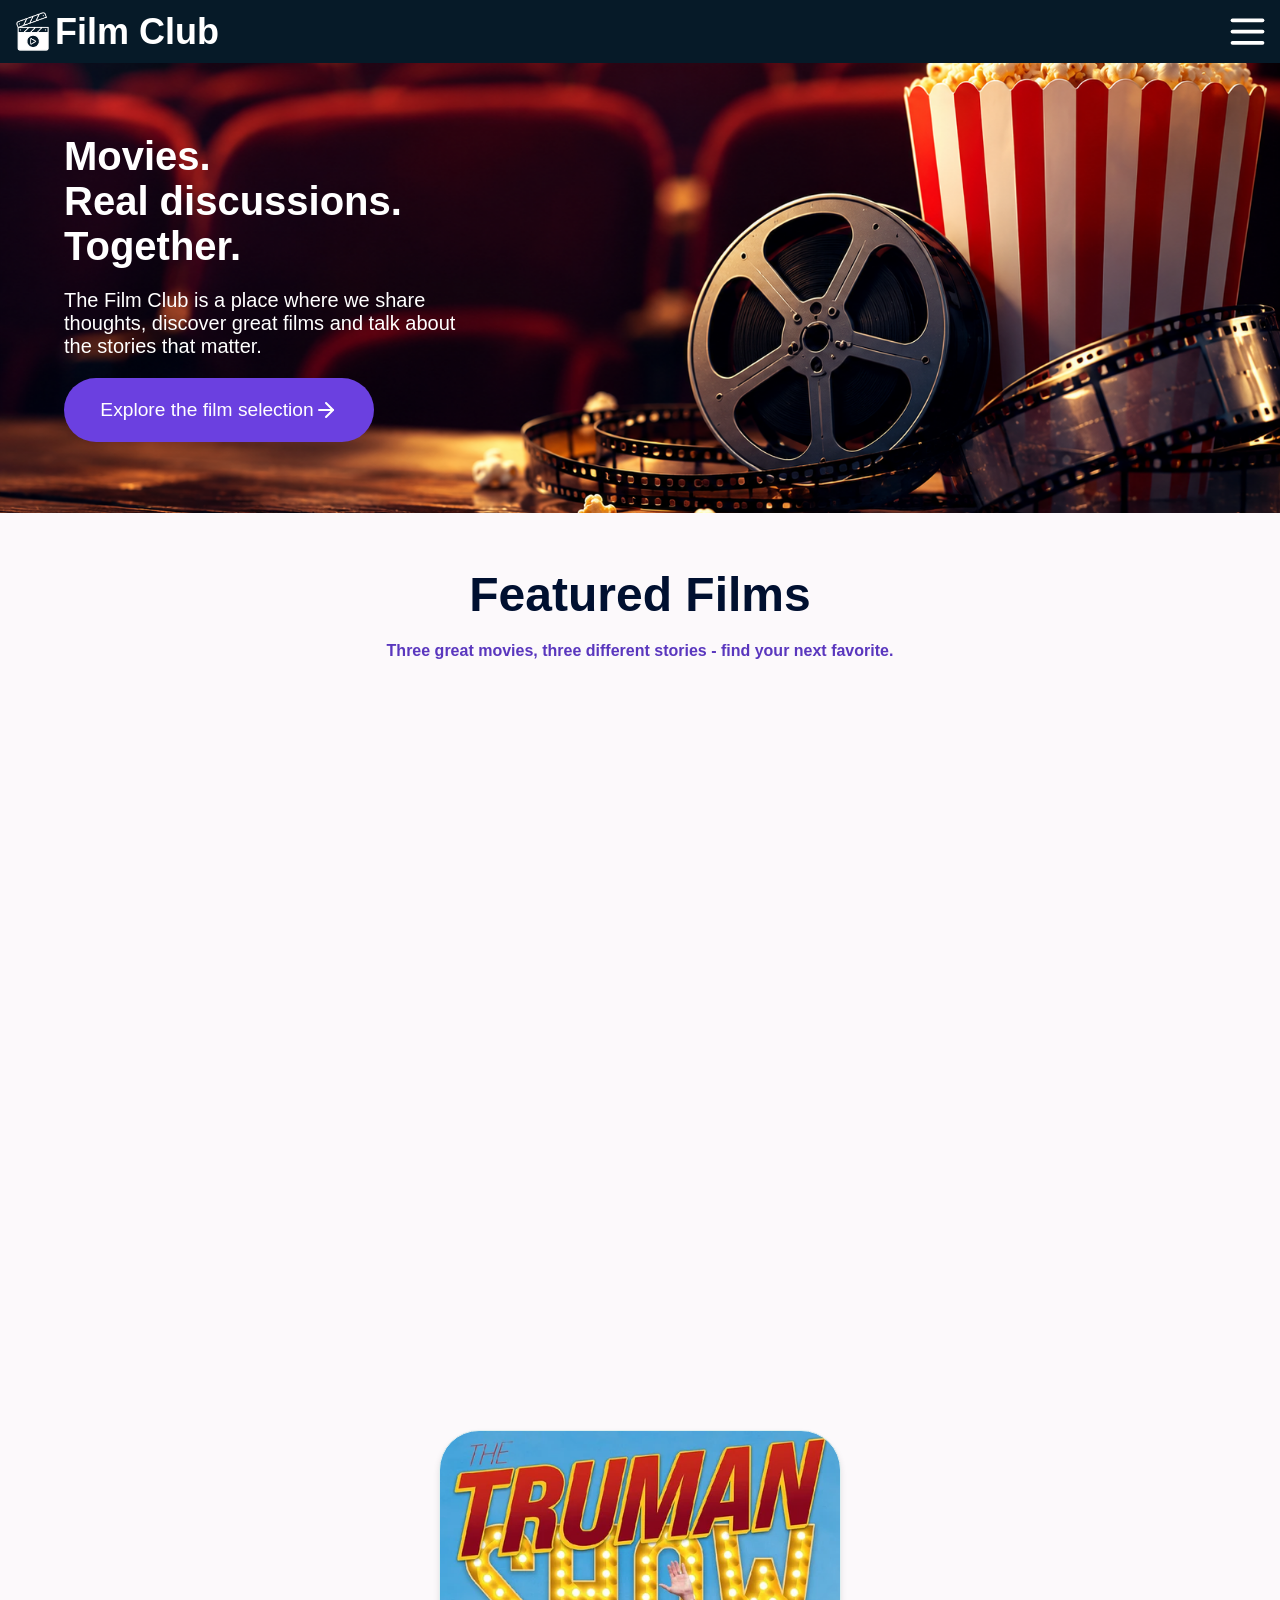
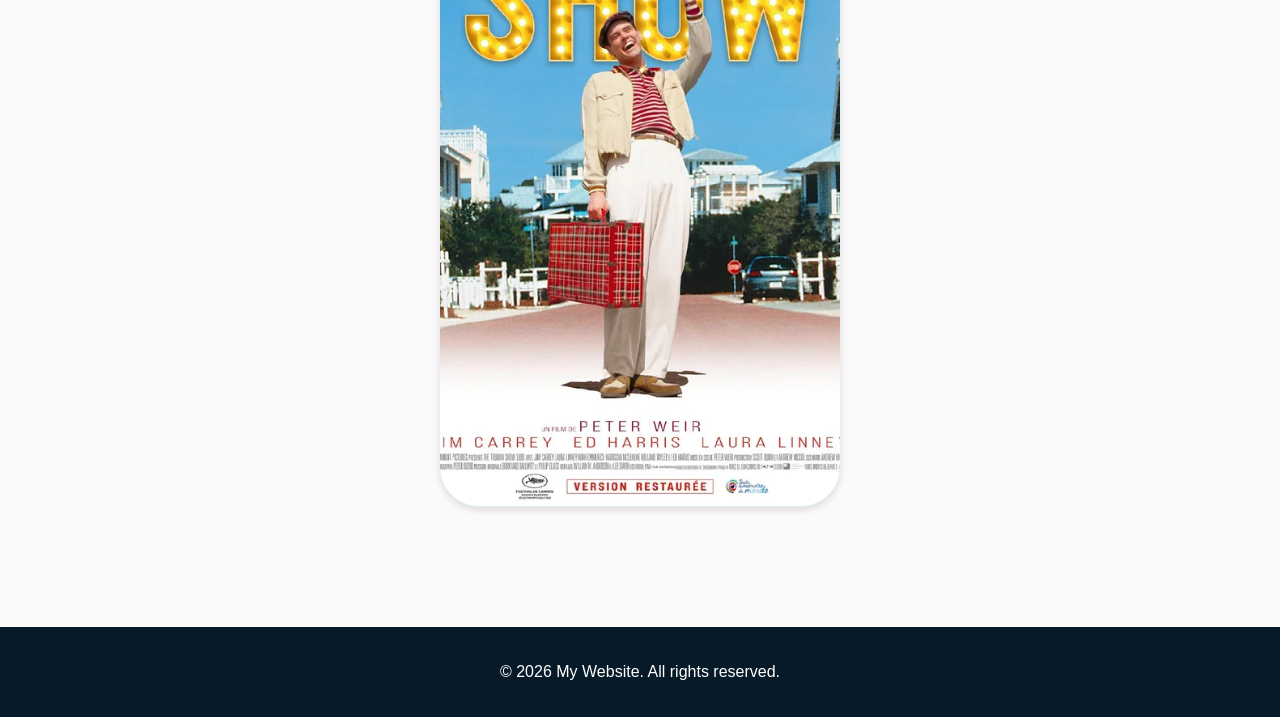
==== main/index.html @ 35d5853d "made page no. 2, the table of comparisons..." ====
<!DOCTYPE html>
<html lang="hu">

<head>
    <meta charset="UTF-8">
    <meta name="viewport" content="width=device-width, initial-scale=1.0">
    <link rel="stylesheet" href="style.css">
    <link rel="stylesheet" href="page1active.css">
    <title>Document</title>
</head>

<body>
    <nav id="navbar">
        <div class="nav-title">
            <img src="images/logo.png" alt="Logo" class="logo">
            <h1>Film Club</h1>
        </div>
        <div class="menu-container">
            <svg id="menu-button" width="24" height="24" viewBox="0 0 24 24" fill="none" stroke="currentColor"
                stroke-width="2" stroke-linecap="round" stroke-linejoin="round">
                <line x1="4" y1="6" x2="20" y2="6" />
                <line x1="4" y1="12" x2="20" y2="12" />
                <line x1="4" y1="18" x2="20" y2="18" />
            </svg>
            <ul id="nav-links">
                <li><a href="index.html">Home</a></li>
                <li><a href="comparison.html">Comparison</a></li>
                <li><a href="#">Workshop</a></li>
            </ul>
        </div>
    </nav>
    <header>
        <div class="header-content">
            <h1>
                Movies.<br>
                Real discussions.<br>
                Together.<br>
            </h1>
            <p>
                The Film Club is a place where we share <br>
                thoughts, discover great films and talk about<br>
                the stories that matter.
            </p>
            <a href="#" class="cta-button">
                Explore the film selection
                <svg width="24" height="24" viewBox="0 0 24 24" fill="none" stroke="currentColor" stroke-width="2"
                    stroke-linecap="round" stroke-linejoin="round">
                    <line x1="5" y1="12" x2="19" y2="12" />
                    <polyline points="12 5 19 12 12 19" />
                </svg>
            </a>
        </div>
    </header>
    <div class="main">
        <div class="title-wrapper">
            <h1 class="title">Featured Films</h1>
            <p>Three great movies, three different stories
                 - find your next favorite.</p>
        </div>
        <div class="cards">
            <article class="card">
                <div>
                    <h2>Oppenheimer</h2>
                    <span>(2023)</span>
                    <p>A tense and visually striking historical drama with a serious,
                        atmospheric tone. It combines powerful performances,
                        complex themes, and Christopher Nolan's distinctive
                        nonlinear storytelling.</p>
                </div>
            </article>
            <article class="card">
                <div>
                    <h2>Interstellar</h2>
                    <span>(2014)</span>
                    <p>An emotional and visually spectacular sci-fi film that combines large-scale space exploration
                        with deeply personal themes. Its ambitious visuals, memorable soundtrack, and thought-provoking
                        ideas make it especially engaging.</p>
                </div>
            </article>
            <article class="card">
                <div>
                    <h2>The Truman Show</h2>
                    <span>(1998)</span>
                    <p>A clever and thought-provoking film that balances comedy with darker philosophical themes. Its
                        unique concept, memorable performances, and commentary on media and privacy make it highly
                        discussable.</p>
                </div>
            </article>
        </div>
        <div class="content-wrapper">
            <article class="content">
                <h2>Content Section</h2>
                <p>This is a section of content that provides more information about the website.</p>
            </article>
        </div>
    </div>
    <footer>
        <p>&copy; 2026 My Website. All rights reserved.</p>
    </footer>
</body>

<script src="script.js"></script>

</html>
---- main/style.css ----
* {
    margin: 0;
    padding: 0;
    font-family: 'Inter', sans-serif;
}

html,
body {
    height: 100%;
    width: 100%;
    background-color: rgb(252, 249, 251);
}

nav,
header,
main,
footer {
    width: 100%;
}

nav {
    background-color: rgb(6, 26, 40);
    height: 7vh;
    display: flex;
    position: fixed;
    flex-direction: row;
    align-items: flex-start;
    transition: height 0.3s ease-in-out;
    z-index: 1000;
}

.nav-title {
    color: #fff;
    font-size: 1.5em;
    display: flex;
    align-items: center;
    justify-content: center;
    height: 100%;
}

.nav-title h1 {
    font-family: 'Gill Sans', 'Gill Sans MT', Calibri, 'Trebuchet MS', sans-serif;
    font-weight: 700;
}

.logo {
    height: 5vh;
    width: auto;
    flex-shrink: 0;
    color: #fff;
    margin-left: 10px;
    margin-bottom: 0;
}

.menu-container {
    display: flex;
    justify-content: left;
    flex-direction: column;
    align-items: flex-start;
    margin-left: auto;
    position: absolute;
    right: 0;
}

nav svg {
    height: 5vh;
    width: auto;
    flex-shrink: 0;
    color: #fff;
    margin-left: auto;
    margin-bottom: 1vh;
    margin-top: 1vh;
    margin-right: 10px;
}

nav svg:hover {
    cursor: pointer;
}

nav svg line {
    transition: transform 0.3s ease, opacity 0.3s ease;
}

nav svg line:nth-child(1) {
    transform-origin: center;
}

nav svg line:nth-child(3) {
    transform-origin: center;
}

nav .open line:nth-child(1) {
    transform: rotate(45deg) translateY(25%);
}

nav .open line:nth-child(2) {
    opacity: 0;
}

nav .open line:nth-child(3) {
    transform: rotate(-45deg) translateY(-25%);
}

nav ul {
    display: flex;
    position: relative;
    flex-direction: column;
    align-items: center;
    list-style-type: none;
    width: 25vw;
    transition: transform 0.3s ease-in-out;
    background-color: rgb(6, 26, 40);
    border-radius: 0 0 0 10px;
    transform: translateX(100%);
    padding: 25px;
    padding-top: 15px;
}

.active {
    transform: translateX(0);
}

nav ul li {
    display: flex;
    align-items: center;
    width: 100%;
    text-align: center;
    padding: 20px;
    background-color: rgb(90, 55, 190);
    border-radius: 5px;
    padding: 5px 0;
    transition: all 0.3s ease-in-out;
}

nav ul li:hover {
    background-color: rgb(44, 22, 111);
    transform: scale(0.98);
    cursor: pointer;
}

nav ul li:nth-child(1) {
    animation-delay: 0.1s;
}

nav ul li:nth-child(2) {
    animation-delay: 0.2s;
}

nav ul li:nth-child(3) {
    animation-delay: 0.3s;
}

.active li {
    margin: 5px 0;
    animation: fadeInRight 0.5s ease-in-out backwards;
}

@keyframes fadeInRight {
    from {
        opacity: 0;
        transform: translateX(50px);
    }

    to {
        opacity: 1;
        transform: translateX(0);
    }
}

nav ul li a {
    color: #fff;
    text-decoration: none;
    font-size: 1.2em;
    width: 100%;
    padding: 10px 0;
}

nav ul li:nth-child(2) {
    margin-top: 5px;
    margin-bottom: 5px;
}

header {
    padding-top: 7vh;
    background-color: #444;
    height: 50%;
    background-image: url('images/header.png');
    background-position: center;
    background-size: cover;
}

.header-content {
    display: flex;
    flex-direction: column;
    justify-content: center;
    align-items: left;
    height: 100%;
    width: 100%;
}

.header-content h1 {
    color: #fff;
    font-size: 3em;
    margin-left: 5%;
    margin-bottom: 20px;
}

.header-content p {
    color: #fff;
    font-size: 1.5em;
    margin-left: 5%;
    margin-right: 5%;
    margin-bottom: 20px;
}

.header-content a {
    display: flex;
    align-items: center;
    justify-content: center;
    color: #fff;
    text-decoration: none;
    font-size: 1.2em;
    margin-left: 5%;
    margin-right: 5%;
    background-color: rgb(107, 64, 224);
    width: 250px;
    text-align: center;
    padding: 20px 30px;
    border-radius: 80px;
    transition: all 0.3s ease-in-out;
}

.header-content a:hover {
    background-color: rgb(90, 55, 190);
}

.main {
    height: auto;
    width: 100%;
    max-width: 1500px;
    margin-left: auto;
    margin-right: auto;
    display: flex;
    justify-content: center;
    align-items: center;
    flex-direction: column;
    min-height: 90vh;
}

.title-wrapper {
    display: flex;
    justify-content: center;
    align-items: center;
    flex-direction: column;
    height: 200px;
    width: 100%;
}

.title {
    font-size: 2em;
    color: rgb(0, 16, 48);
    margin-bottom: 20px;
    font-weight: bold;
    font-size: 3em;
}

.title-wrapper p {
    color: rgb(90, 55, 190);
    font-weight: 600;
    text-align: center;
}

.cards {
    display: flex;
    justify-content: space-between;
    align-items: center;
    flex-wrap: wrap;
    width: 90%;
    min-width: 400px;
    margin-bottom: 40px;
}

.card {
    background-color: rgb(227, 231, 237);
    width: 30%;
    height: 75vh;
    display: flex;
    justify-content: center;
    align-items: center;
    flex-direction: column;
    color: #fff;
    font-size: 1.5em;
    border-radius: 40px;
    border: 1px solid rgb(224, 240, 240);
    box-shadow: 0px 4px 6px rgba(0, 0, 0, 0.1);
    transition: all 0.3s ease-in-out;
    overflow: hidden;
    text-align: center;
    background-size: cover;
    background-position: center;
    opacity: 0;
}

.is-visible {
    animation: fadeIn 0.5s ease-in-out backwards;
    opacity: 1;
}

.card:nth-child(1) {
    animation-delay: 0.1s;
    background-image: url('images/card1.jpg');
}

.card:nth-child(2) {
    animation-delay: 0.3s;
    background-image: url('images/card2.jpg');
}

.card:nth-child(3) {
    animation-delay: 0.5s;
    background-image: url('images/card3.webp');
}

.card:hover {
    cursor: pointer;
    transform: scale(1.03);
    box-shadow: 0px 8px 12px rgba(0, 0, 0, 0.2);
    border: 1px solid rgb(224, 240, 240);
}

.card div {
    background-color: rgb(255, 255, 255);
    margin-top: auto;
    border-radius: 40px;
    height: 60%;
    width: 100%;
    transition: transform 0.5s ease-in-out;
    transform: translateY(101%);
    border: 1px solid rgb(224, 240, 240);
}

.card:hover div {
    transform: translateY(0);
}

.card h2 {
    color: rgb(32, 16, 80);
    font-size: 1.5em;
    margin-top: 20px;
}

.card span {
    color: rgb(90, 55, 190);
    font-size: 0.75em;
    margin-top: 10px;
}

.card p {
    color: rgb(0, 16, 48);
    font-size: 0.9em;
    padding: 20px;
    border-top: 2px solid rgb(236, 233, 255);
    margin-right: 5px;
    margin-left: 5px;
    margin-top: 15px;
}

@keyframes fadeIn {
    from {
        opacity: 0;
        transform: translateY(20px);
    }

    to {
        opacity: 1;
        transform: translateY(0);
    }
}

.content-wrapper {
    width: 90%;
    height: auto;
    display: flex;
    justify-content: center;
    align-items: center;
    margin-bottom: 40px;
}

.content {
    width: 100%;
    height: 75vh;
    display: none;
    justify-content: center;
    align-items: center;
    flex-direction: column;
    background-color: #777;
    border-radius: 40px;
    border: 1px solid #555;
    box-shadow: 0px 4px 6px rgba(0, 0, 0, 0.1);
    transition: all 0.3s ease-in-out;
}

.content:hover {
    transform: translateY(-10px);
    box-shadow: 0px 8px 12px rgba(0, 0, 0, 0.2);
    border: 1px solid #888;
}

footer {
    background-color: rgb(6, 26, 40);
    color: #fff;
    height: 10%;
    display: flex;
    justify-content: center;
    align-items: center;
}

@media (max-width: 1300px) {
    .card {
        min-width: 400px;
        margin-bottom: 40px;
        margin-left: auto;
        margin-right: auto;
        animation-delay: 0.1s;
    }

    .header-content h1 {
        font-size: 2.5em;
    }

    .header-content p {
        font-size: 1.25em;
    }

    nav ul {
        width: 100vw;
        padding: 0;
        padding-top: 15px;
        padding-bottom: 15px;
    }

    nav ul li {
        width: 75vw;
    }
}
---- main/page1active.css ----
nav ul li:nth-child(1) {
    background-color: rgb(30, 130, 210);
}
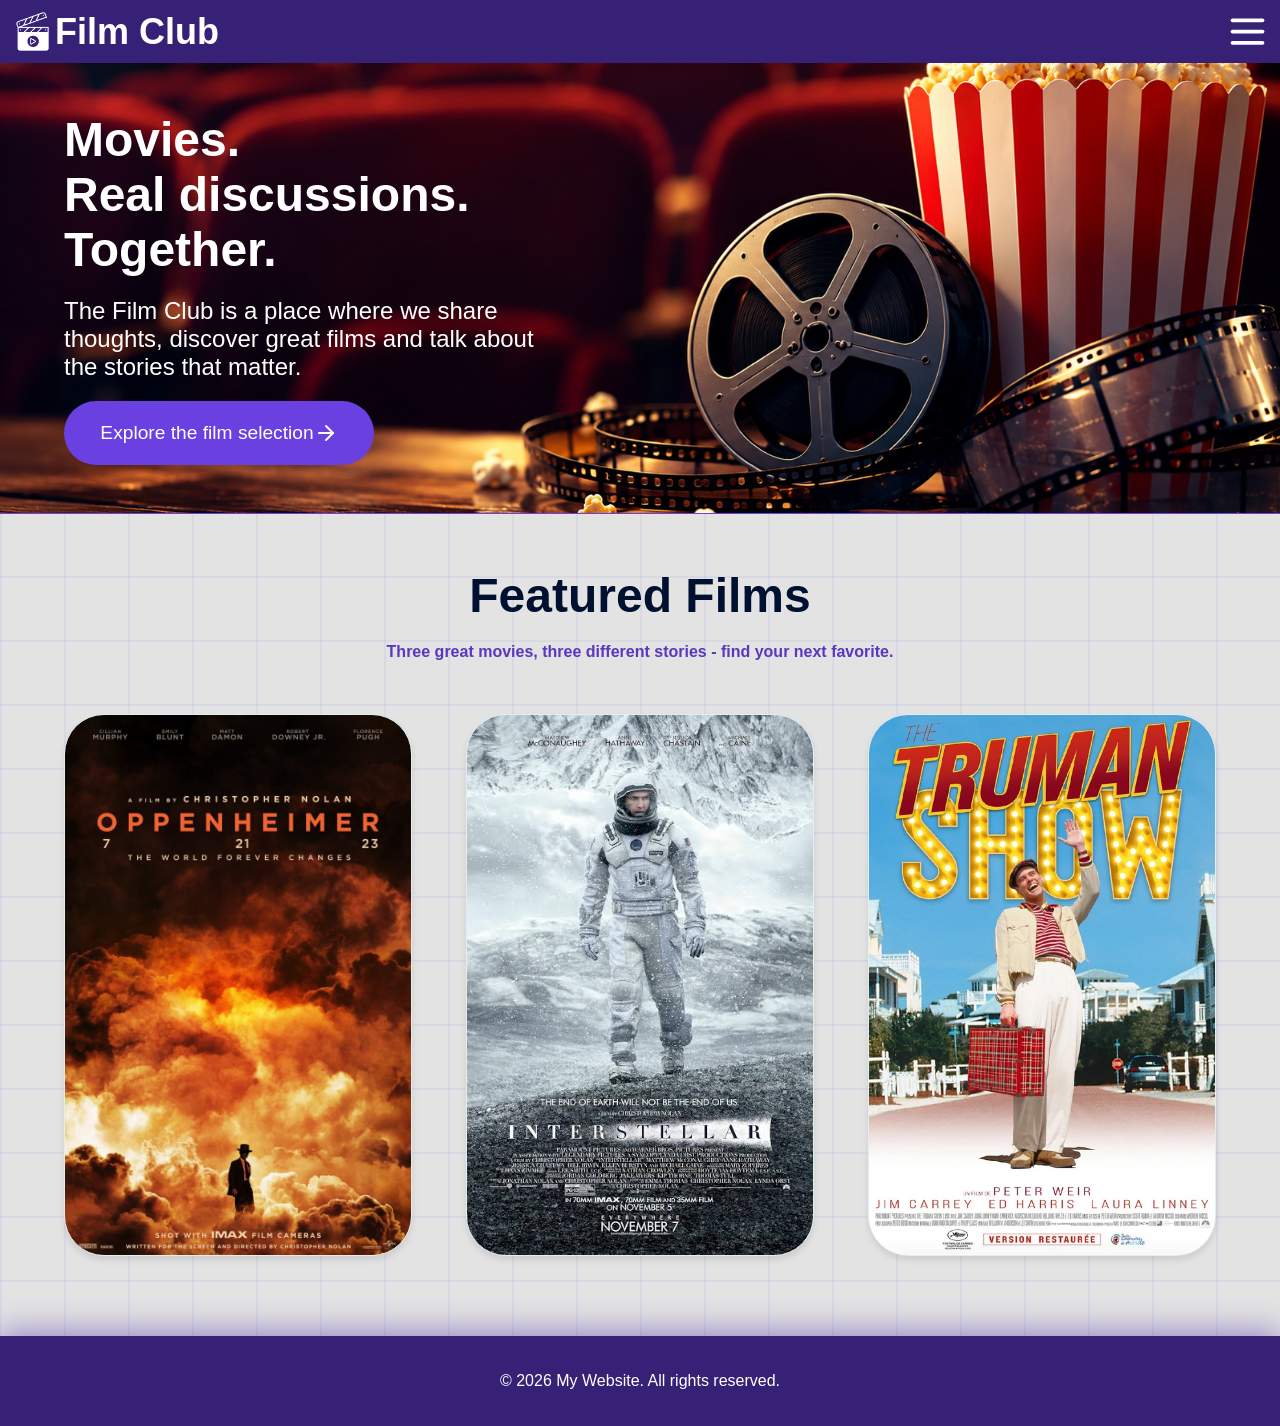
==== commit c7ede994: "polished index.html and comparison.html, fixed missing css in wirkshop.html" ====
--- a/main/index.html
+++ b/main/index.html
@@ -5,8 +5,7 @@
     <meta charset="UTF-8">
     <meta name="viewport" content="width=device-width, initial-scale=1.0">
     <link rel="stylesheet" href="style.css">
-    <link rel="stylesheet" href="page1active.css">
-    <title>Document</title>
+    <title>Film Club</title>
 </head>
 
 <body>
@@ -23,9 +22,9 @@
                 <line x1="4" y1="18" x2="20" y2="18" />
             </svg>
             <ul id="nav-links">
-                <li><a href="index.html">Home</a></li>
+                <li style="background-color: rgb(30, 130, 210);"><a href="index.html">Home</a></li>
                 <li><a href="comparison.html">Comparison</a></li>
-                <li><a href="#">Workshop</a></li>
+                <li><a href="workshop.html">Workshop</a></li>
             </ul>
         </div>
     </nav>
@@ -41,7 +40,7 @@
                 thoughts, discover great films and talk about<br>
                 the stories that matter.
             </p>
-            <a href="#" class="cta-button">
+            <a href="comparison.html" class="cta-button">
                 Explore the film selection
                 <svg width="24" height="24" viewBox="0 0 24 24" fill="none" stroke="currentColor" stroke-width="2"
                     stroke-linecap="round" stroke-linejoin="round">
--- a/main/style.css
+++ b/main/style.css
@@ -1,14 +1,26 @@
 * {
     margin: 0;
     padding: 0;
-    font-family: 'Inter', sans-serif;
+    font-family: 'Gill Sans', 'Gill Sans MT', Calibri, 'Trebuchet MS', sans-serif;;
+}
+
+:root {
+  /* LIGHT MODE */
+  --bg-color: #f8fafc;
+  --grid-line: rgba(99, 102, 241, 0.08);
+  --spotlight: rgba(168, 85, 247, 0.15);
+  --text-color: #0f172a;
 }
 
 html,
 body {
     height: 100%;
     width: 100%;
-    background-color: rgb(252, 249, 251);
+    background-color: rgb(227, 227, 227);
+    background-image:
+        linear-gradient(to right, var(--grid-line) 2px, transparent 1px),
+        linear-gradient(to bottom, var(--grid-line) 2px, transparent 1px);
+    background-size: 64px 64px, 64px 64px;
 }
 
 nav,
@@ -19,7 +31,7 @@
 }
 
 nav {
-    background-color: rgb(6, 26, 40);
+    background-color: rgb(55, 33, 118);
     height: 7vh;
     display: flex;
     position: fixed;
@@ -43,6 +55,11 @@
     font-weight: 700;
 }
 
+.nav-title h1 a {
+    text-decoration: none;
+    color: #f8fafc;
+}
+
 .logo {
     height: 5vh;
     width: auto;
@@ -109,11 +126,11 @@
     list-style-type: none;
     width: 25vw;
     transition: transform 0.3s ease-in-out;
-    background-color: rgb(6, 26, 40);
-    border-radius: 0 0 0 10px;
+    border-radius: 0 0 0 8px;
     transform: translateX(100%);
     padding: 25px;
     padding-top: 15px;
+    background-color: rgb(55, 33, 118);
 }
 
 .active {
@@ -187,6 +204,7 @@
     background-image: url('images/header.png');
     background-position: center;
     background-size: cover;
+    border-bottom: 1px solid rgb(107, 64, 224);
 }
 
 .header-content {
@@ -283,7 +301,7 @@
 .card {
     background-color: rgb(227, 231, 237);
     width: 30%;
-    height: 75vh;
+    height: 60vh;
     display: flex;
     justify-content: center;
     align-items: center;
@@ -331,16 +349,18 @@
 .card div {
     background-color: rgb(255, 255, 255);
     margin-top: auto;
-    border-radius: 40px;
-    height: 60%;
+    height: 45%;
     width: 100%;
     transition: transform 0.5s ease-in-out;
     transform: translateY(101%);
     border: 1px solid rgb(224, 240, 240);
+    backdrop-filter: blur(5px);
+    background: rgba(255, 255, 255, 0.75);
+    box-shadow: 0 4px 30px rgba(0, 0, 0, 0.1);
 }
 
 .card:hover div {
-    transform: translateY(0);
+    transform: translateY(1%);
 }
 
 .card h2 {
@@ -407,21 +427,31 @@
 }
 
 footer {
-    background-color: rgb(6, 26, 40);
+    background-color: rgb(55, 33, 118);
     color: #fff;
     height: 10%;
     display: flex;
     justify-content: center;
     align-items: center;
-}
-
-@media (max-width: 1300px) {
+    box-shadow: 0 -5px 30px rgba(80, 47, 170, 0.5);
+}
+
+@media (max-width: 600px) {
     .card {
-        min-width: 400px;
+        min-width: 350px;
         margin-bottom: 40px;
         margin-left: auto;
         margin-right: auto;
         animation-delay: 0.1s;
+        height: 70vh;
+    }
+
+    .card div {
+        height: 65%;
+    }
+
+    .card:hover div {
+        transform: translateY(0%);
     }
 
     .header-content h1 {
@@ -437,9 +467,33 @@
         padding: 0;
         padding-top: 15px;
         padding-bottom: 15px;
+        border-radius: 0;
+        transform: translateY(-150%) translateX(0);
+        z-index: 0;
+    }
+    
+    nav ul li {
+        opacity: 0;
+    }
+
+    nav svg {
+        z-index: 100;
+    }
+
+    nav .nav-title {
+        z-index: 100;
     }
 
     nav ul li {
         width: 75vw;
     }
+
+    .active {
+        transform: translateY(0);
+        opacity: 1;
+    }
+
+    .active li {
+        opacity: 1;
+    }
 }
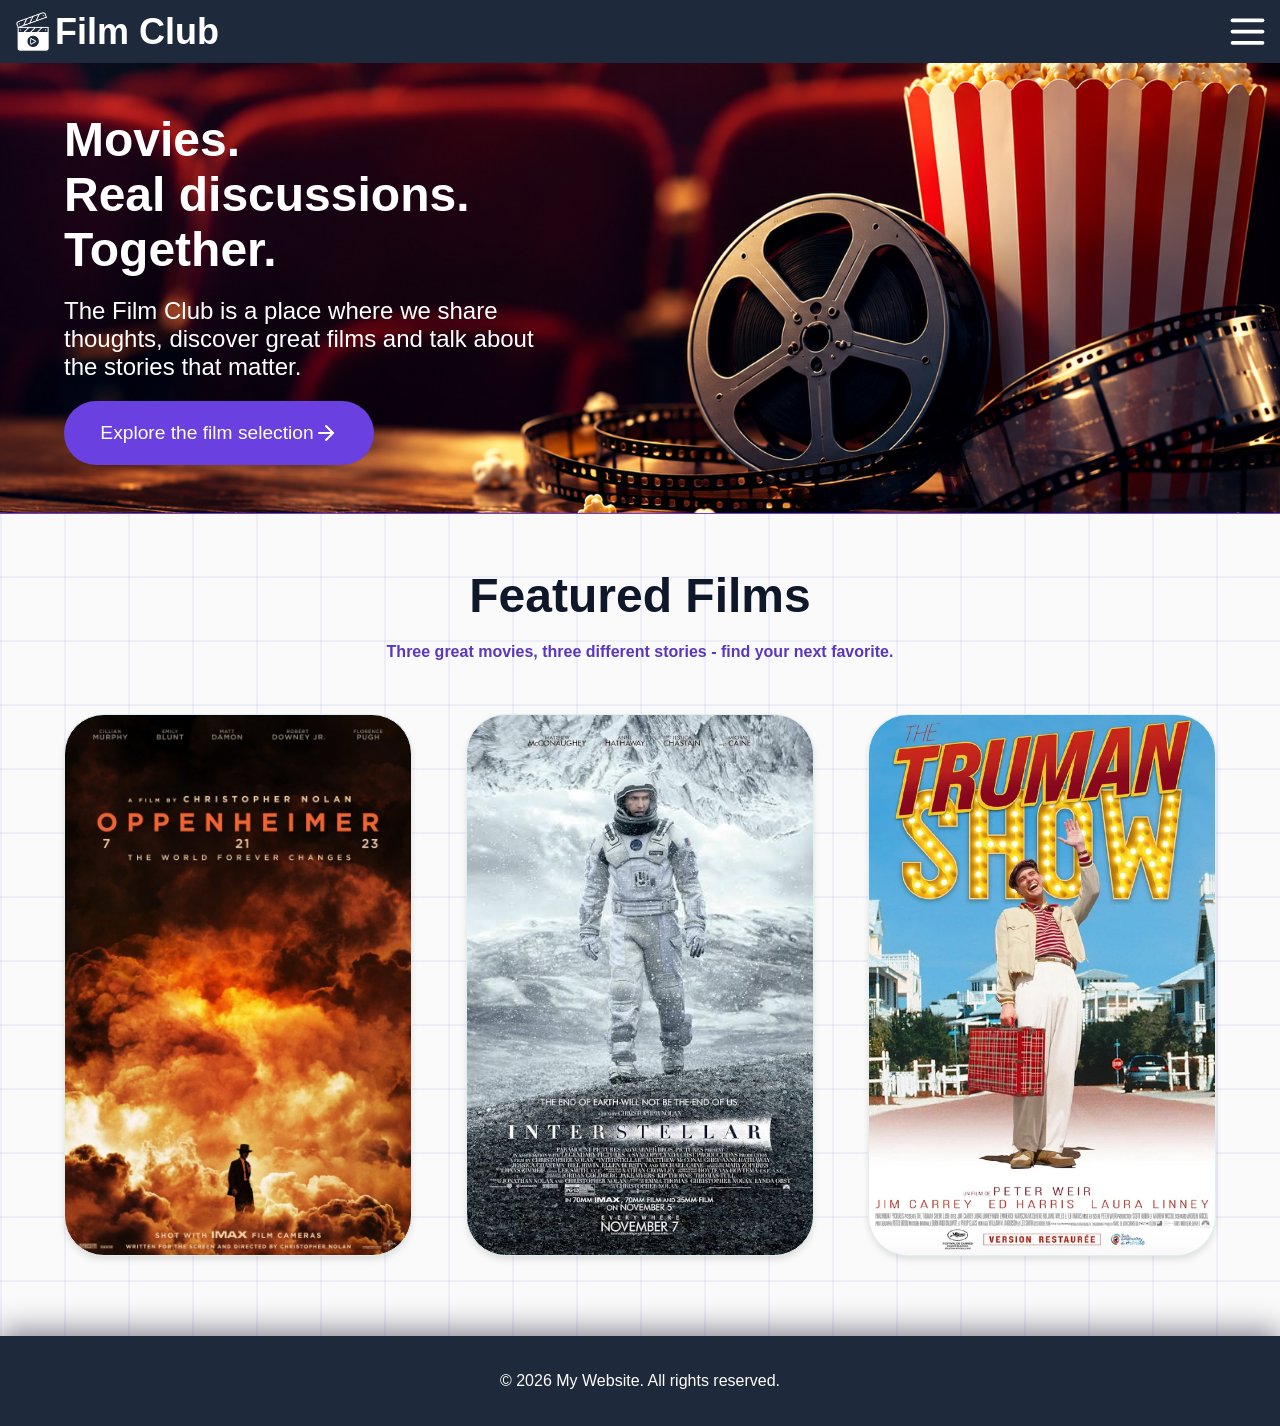
==== commit 99148060: "finished everything except the workshop, finsihed responsivity for every device type" ====
--- a/main/index.html
+++ b/main/index.html
@@ -5,6 +5,7 @@
     <meta charset="UTF-8">
     <meta name="viewport" content="width=device-width, initial-scale=1.0">
     <link rel="stylesheet" href="style.css">
+    <link rel="icon" href="images/index.png">
     <title>Film Club</title>
 </head>
 
@@ -22,7 +23,7 @@
                 <line x1="4" y1="18" x2="20" y2="18" />
             </svg>
             <ul id="nav-links">
-                <li style="background-color: rgb(30, 130, 210);"><a href="index.html">Home</a></li>
+                <li style="background-color: rgb(107, 64, 224);"><a href="index.html">Home</a></li>
                 <li><a href="comparison.html">Comparison</a></li>
                 <li><a href="workshop.html">Workshop</a></li>
             </ul>
@@ -31,9 +32,9 @@
     <header>
         <div class="header-content">
             <h1>
-                Movies.<br>
-                Real discussions.<br>
-                Together.<br>
+                <span>Movies.</span><br>
+                <span>Real discussions.</span><br>
+                <span>Together.</span><br>
             </h1>
             <p>
                 The Film Club is a place where we share <br>
--- a/main/style.css
+++ b/main/style.css
@@ -1,25 +1,17 @@
 * {
     margin: 0;
     padding: 0;
-    font-family: 'Gill Sans', 'Gill Sans MT', Calibri, 'Trebuchet MS', sans-serif;;
-}
-
-:root {
-  /* LIGHT MODE */
-  --bg-color: #f8fafc;
-  --grid-line: rgba(99, 102, 241, 0.08);
-  --spotlight: rgba(168, 85, 247, 0.15);
-  --text-color: #0f172a;
+    font-family: 'Gill Sans', 'Gill Sans MT', Calibri, 'Trebuchet MS', sans-serif;
 }
 
 html,
 body {
     height: 100%;
     width: 100%;
-    background-color: rgb(227, 227, 227);
+    background-color: #FAFAFA;
     background-image:
-        linear-gradient(to right, var(--grid-line) 2px, transparent 1px),
-        linear-gradient(to bottom, var(--grid-line) 2px, transparent 1px);
+        linear-gradient(to right, rgba(99, 102, 241, 0.08) 2px, transparent 1px),
+        linear-gradient(to bottom, rgba(99, 102, 241, 0.08) 2px, transparent 1px);
     background-size: 64px 64px, 64px 64px;
 }
 
@@ -31,7 +23,7 @@
 }
 
 nav {
-    background-color: rgb(55, 33, 118);
+    background-color: #1E293B;
     height: 7vh;
     display: flex;
     position: fixed;
@@ -130,7 +122,7 @@
     transform: translateX(100%);
     padding: 25px;
     padding-top: 15px;
-    background-color: rgb(55, 33, 118);
+    background-color: #1E293B;
 }
 
 .active {
@@ -143,14 +135,14 @@
     width: 100%;
     text-align: center;
     padding: 20px;
-    background-color: rgb(90, 55, 190);
+    background-color: #2A364F;
     border-radius: 5px;
     padding: 5px 0;
     transition: all 0.3s ease-in-out;
 }
 
 nav ul li:hover {
-    background-color: rgb(44, 22, 111);
+    background-color: #334155;
     transform: scale(0.98);
     cursor: pointer;
 }
@@ -221,6 +213,73 @@
     font-size: 3em;
     margin-left: 5%;
     margin-bottom: 20px;
+    transition: all 0.3s ease-in-out;
+}
+
+.header-content h1 span {
+    position: relative;
+    display: inline-block;
+    transition: color 0.3s ease-in-out;
+    background: linear-gradient(
+            90deg,
+            rgb(107, 64, 224) 0%,
+            rgb(107, 64, 224) 40%,
+            rgb(107, 64, 224) 49%,
+             #ffffff 50%,
+             #ffffff 100%);
+    background-size: 220% auto;
+    background-position: 100% 0;
+    -webkit-background-clip: text;
+    background-clip: text;
+    color: transparent;
+    transition: background-position 0.5s ease-in-out
+}
+
+.header-content h1 span::after {
+    content: '';
+    position: absolute;
+    left: 0;
+    bottom: -2px;
+    width: 100%;
+    height: 3px;
+    background-color: rgb(107, 64, 224);
+    transform: scaleX(0);
+    transform-origin: bottom right;
+    transition: transform 0.3s ease-in-out;
+}
+
+.header-content h1:hover span::after {
+    transform: scaleX(1);
+    transform-origin: bottom left;
+}
+
+.header-content h1:hover span {
+    animation: textWave 0.3s linear;
+    background-position: 0% 0;
+}
+
+.header-content h1:hover span:nth-of-type(1)::after {
+    transition-delay: 0s;
+}
+
+.header-content h1:hover span:nth-of-type(2)::after {
+    transition-delay: 0.25s;
+}
+
+.header-content h1:hover span:nth-of-type(3)::after {
+    transition-delay: 0.5s;
+}
+
+.header-content h1:hover span:nth-of-type(1) {
+    transition-delay: 0s;
+}
+
+.header-content h1:hover span:nth-of-type(2) {
+    transition-delay: 0.25s;
+}
+
+.header-content h1:hover span:nth-of-type(3) {
+    transition-delay: 0.5s;
 }
 
 .header-content p {
@@ -276,7 +335,7 @@
 
 .title {
     font-size: 2em;
-    color: rgb(0, 16, 48);
+    color: #0F172A;
     margin-bottom: 20px;
     font-weight: bold;
     font-size: 3em;
@@ -427,16 +486,35 @@
 }
 
 footer {
-    background-color: rgb(55, 33, 118);
+    background-color: #1E293B;
     color: #fff;
     height: 10%;
     display: flex;
     justify-content: center;
     align-items: center;
-    box-shadow: 0 -5px 30px rgba(80, 47, 170, 0.5);
-}
-
-@media (max-width: 600px) {
+    box-shadow: 0 -5px 30px rgba(10, 1, 33, 0.5);
+}
+
+@media (max-width: 1200px) {
+    .card {
+        min-width: 350px;
+        margin-bottom: 40px;
+        margin-left: auto;
+        margin-right: auto;
+        animation-delay: 0.1s;
+        height: 50vh;
+    }
+
+    .card div {
+        height: 60%;
+    }
+
+    .card:hover div {
+        transform: translateY(1%);
+    }
+}
+
+@media (max-width: 800px) {
     .card {
         min-width: 350px;
         margin-bottom: 40px;
@@ -451,7 +529,7 @@
     }
 
     .card:hover div {
-        transform: translateY(0%);
+        transform: translateY(1%);
     }
 
     .header-content h1 {
@@ -460,6 +538,11 @@
 
     .header-content p {
         font-size: 1.25em;
+    }
+
+    .header-content a {
+        margin-left: auto;
+        margin-right: auto;
     }
 
     nav ul {
@@ -471,7 +554,7 @@
         transform: translateY(-150%) translateX(0);
         z-index: 0;
     }
-    
+
     nav ul li {
         opacity: 0;
     }
@@ -496,4 +579,30 @@
     .active li {
         opacity: 1;
     }
-}+
+    .title-wrapper p {
+        width: 90%;
+    }
+}
+
+@media (max-width: 400px) {
+    .cards {
+        min-width: 0;
+        width: 90vw;
+    }
+
+    .card {
+        min-width: 0;
+        width: 90%;
+        max-height: 500px;
+        font-size: 20px;
+    }
+
+    .title {
+        text-align: center;
+    }
+
+    .nav-title {
+        font-size: 20px;
+    }
+}
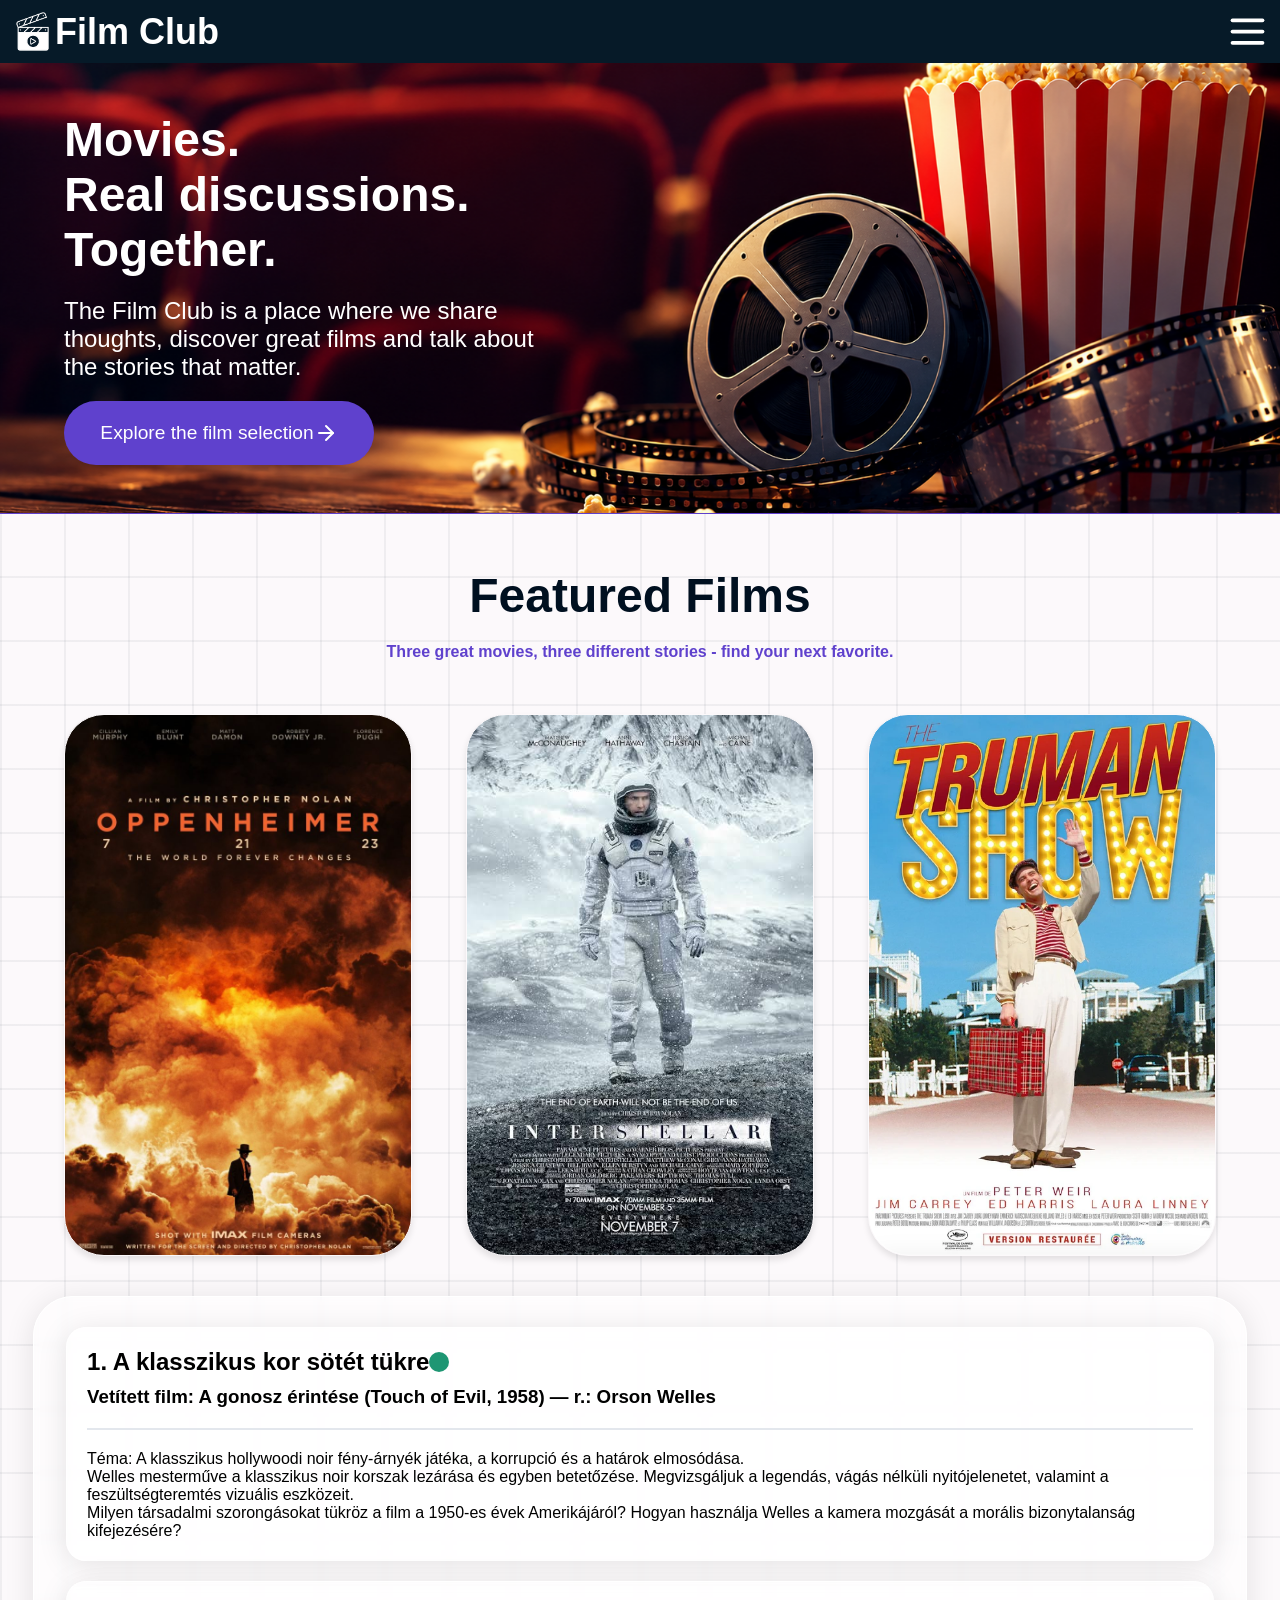
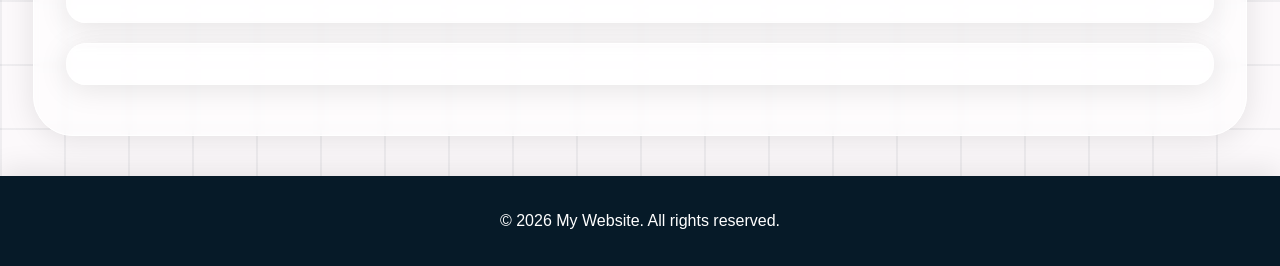
==== commit 9f3203fa: "introduced a main variable styling sheet" ====
--- a/main/index.html
+++ b/main/index.html
@@ -1,5 +1,5 @@
 <!DOCTYPE html>
-<html lang="hu">
+<html lang="en">
 
 <head>
     <meta charset="UTF-8">
@@ -16,14 +16,16 @@
             <h1>Film Club</h1>
         </div>
         <div class="menu-container">
-            <svg id="menu-button" width="24" height="24" viewBox="0 0 24 24" fill="none" stroke="currentColor"
-                stroke-width="2" stroke-linecap="round" stroke-linejoin="round">
-                <line x1="4" y1="6" x2="20" y2="6" />
-                <line x1="4" y1="12" x2="20" y2="12" />
-                <line x1="4" y1="18" x2="20" y2="18" />
-            </svg>
+            <button id="menu-button">
+                <svg width="24" height="24" viewBox="0 0 24 24" fill="none" stroke="currentColor" stroke-width="2"
+                    stroke-linecap="round" stroke-linejoin="round">
+                    <line x1="4" y1="6" x2="20" y2="6" />
+                    <line x1="4" y1="12" x2="20" y2="12" />
+                    <line x1="4" y1="18" x2="20" y2="18" />
+                </svg>
+            </button>
             <ul id="nav-links">
-                <li style="background-color: rgb(107, 64, 224);"><a href="index.html">Home</a></li>
+                <li class="current-tab"><a href="index.html">Home</a></li>
                 <li><a href="comparison.html">Comparison</a></li>
                 <li><a href="workshop.html">Workshop</a></li>
             </ul>
@@ -31,11 +33,11 @@
     </nav>
     <header>
         <div class="header-content">
-            <h1>
+            <h2>
                 <span>Movies.</span><br>
                 <span>Real discussions.</span><br>
                 <span>Together.</span><br>
-            </h1>
+            </h2>
             <p>
                 The Film Club is a place where we share <br>
                 thoughts, discover great films and talk about<br>
@@ -51,11 +53,11 @@
             </a>
         </div>
     </header>
-    <div class="main">
+    <main>
         <div class="title-wrapper">
             <h1 class="title">Featured Films</h1>
             <p>Three great movies, three different stories
-                 - find your next favorite.</p>
+                - find your next favorite.</p>
         </div>
         <div class="cards">
             <article class="card">
@@ -87,13 +89,27 @@
                 </div>
             </article>
         </div>
-        <div class="content-wrapper">
-            <article class="content">
-                <h2>Content Section</h2>
-                <p>This is a section of content that provides more information about the website.</p>
+        <section class="content-wrapper">
+            <article>
+                <div class="head">
+                    <h2>1. A klasszikus kor sötét tükre</h2>
+                    <span></span>
+                </div>
+                <h3>Vetített film: A gonosz érintése (Touch of Evil, 1958) — r.: Orson Welles</h3>
+                <span class="divider-line"></span>
+                <p>Téma: A klasszikus hollywoodi noir fény-árnyék játéka, a korrupció és a határok elmosódása.</p>
+                <p>Welles mesterműve a klasszikus noir korszak lezárása és egyben betetőzése. Megvizsgáljuk a legendás, vágás nélküli nyitójelenetet, valamint a feszültségteremtés vizuális eszközeit.</p>
+                <p>Milyen társadalmi szorongásokat tükröz a film a 1950-es évek Amerikájáról? Hogyan használja Welles a kamera mozgását a morális bizonytalanság kifejezésére?</p>
             </article>
-        </div>
-    </div>
+            <article>
+
+            </article>
+            <article>
+
+            </article>
+        </section>
+    </main>
+
     <footer>
         <p>&copy; 2026 My Website. All rights reserved.</p>
     </footer>
--- a/main/style.css
+++ b/main/style.css
@@ -4,14 +4,39 @@
     font-family: 'Gill Sans', 'Gill Sans MT', Calibri, 'Trebuchet MS', sans-serif;
 }
 
+:root {
+    --navy: rgb(6, 26, 40);
+    --light-navy: rgb(9, 38, 59);
+    --light-navy-hover: rgb(13, 51, 78);
+    --navy-dark: rgb(0, 16, 32);
+    --purple: rgb(32, 16, 64);
+    --navy-transparent: rgba(6, 26, 40, 0.05);
+
+    --white: rgb(255, 255, 255);
+    --off-white: rgb(252, 249, 251);
+    --light-gray: rgb(227, 231, 237);
+
+    --purple-accent: rgb(95, 65, 205);
+    --purple-accent-hover: rgb(77, 53, 167);
+    --blue: rgb(35, 125, 210);
+    --orange: rgb(243, 107, 69);
+    --green: rgb(30, 150, 115);
+
+    --text: rgb(25, 32, 45);
+    --text-light: rgb(255, 255, 255);
+
+    --shadow: rgba(0, 0, 0, 0.1);
+    --glass-bg: rgba(255, 255, 255, 0.5);
+}
+
 html,
 body {
     height: 100%;
     width: 100%;
-    background-color: #FAFAFA;
+    background-color: var(--off-white);
     background-image:
-        linear-gradient(to right, rgba(99, 102, 241, 0.08) 2px, transparent 1px),
-        linear-gradient(to bottom, rgba(99, 102, 241, 0.08) 2px, transparent 1px);
+        linear-gradient(to right, var(--navy-transparent) 2px, transparent 1px),
+        linear-gradient(to bottom, var(--navy-transparent) 2px, transparent 1px);
     background-size: 64px 64px, 64px 64px;
 }
 
@@ -22,8 +47,12 @@
     width: 100%;
 }
 
+.current-tab {
+    background-color: var(--purple-accent);
+}
+
 nav {
-    background-color: #1E293B;
+    background-color: var(--navy);
     height: 7vh;
     display: flex;
     position: fixed;
@@ -34,7 +63,7 @@
 }
 
 .nav-title {
-    color: #fff;
+    color: var(--white);
     font-size: 1.5em;
     display: flex;
     align-items: center;
@@ -49,14 +78,14 @@
 
 .nav-title h1 a {
     text-decoration: none;
-    color: #f8fafc;
+    color: var(--off-white);
 }
 
 .logo {
     height: 5vh;
     width: auto;
     flex-shrink: 0;
-    color: #fff;
+    color: var(--white);
     margin-left: 10px;
     margin-bottom: 0;
 }
@@ -71,15 +100,26 @@
     right: 0;
 }
 
-nav svg {
+nav #menu-button {
     height: 5vh;
-    width: auto;
+    width: 5vh;
     flex-shrink: 0;
-    color: #fff;
+    color: var(--white);
     margin-left: auto;
     margin-bottom: 1vh;
     margin-top: 1vh;
     margin-right: 10px;
+    background: none;
+    border: none;
+}
+
+:focus-visible {
+    outline: 2px var(--orange) dashed;
+}
+
+nav #menu-button svg {
+   width: 100%;
+   height: 100%;
 }
 
 nav svg:hover {
@@ -122,7 +162,7 @@
     transform: translateX(100%);
     padding: 25px;
     padding-top: 15px;
-    background-color: #1E293B;
+    background-color: var(--navy);
 }
 
 .active {
@@ -135,14 +175,14 @@
     width: 100%;
     text-align: center;
     padding: 20px;
-    background-color: #2A364F;
+    background-color: var(--light-navy);
     border-radius: 5px;
     padding: 5px 0;
     transition: all 0.3s ease-in-out;
 }
 
 nav ul li:hover {
-    background-color: #334155;
+    background-color: var(--light-navy-hover);
     transform: scale(0.98);
     cursor: pointer;
 }
@@ -177,7 +217,7 @@
 }
 
 nav ul li a {
-    color: #fff;
+    color: var(--white);
     text-decoration: none;
     font-size: 1.2em;
     width: 100%;
@@ -191,12 +231,12 @@
 
 header {
     padding-top: 7vh;
-    background-color: #444;
+    background-color: var(--navy);
     height: 50%;
     background-image: url('images/header.png');
     background-position: center;
     background-size: cover;
-    border-bottom: 1px solid rgb(107, 64, 224);
+    border-bottom: 1px solid var(--purple-accent);
 }
 
 .header-content {
@@ -208,25 +248,25 @@
     width: 100%;
 }
 
-.header-content h1 {
-    color: #fff;
+.header-content h2 {
+    color: var(--white);
     font-size: 3em;
     margin-left: 5%;
     margin-bottom: 20px;
     transition: all 0.3s ease-in-out;
 }
 
-.header-content h1 span {
+.header-content h2 span {
     position: relative;
     display: inline-block;
     transition: color 0.3s ease-in-out;
     background: linear-gradient(
             90deg,
-            rgb(107, 64, 224) 0%,
-            rgb(107, 64, 224) 40%,
-            rgb(107, 64, 224) 49%,
-             #ffffff 50%,
-             #ffffff 100%);
+            var(--purple-accent) 0%,
+            var(--purple-accent) 40%,
+            var(--purple-accent) 49%,
+            var(--white) 50%,
+            var(--white) 100%);
     background-size: 220% auto;
     background-position: 100% 0;
     -webkit-background-clip: text;
@@ -235,55 +275,55 @@
     transition: background-position 0.5s ease-in-out
 }
 
-.header-content h1 span::after {
+.header-content h2 span::after {
     content: '';
     position: absolute;
     left: 0;
     bottom: -2px;
     width: 100%;
     height: 3px;
-    background-color: rgb(107, 64, 224);
+    background-color: var(--purple-accent);
     transform: scaleX(0);
     transform-origin: bottom right;
     transition: transform 0.3s ease-in-out;
 }
 
-.header-content h1:hover span::after {
+.header-content h2:hover span::after {
     transform: scaleX(1);
     transform-origin: bottom left;
 }
 
-.header-content h1:hover span {
+.header-content h2:hover span {
     animation: textWave 0.3s linear;
     background-position: 0% 0;
 }
 
-.header-content h1:hover span:nth-of-type(1)::after {
+.header-content h2:hover span:nth-of-type(1)::after {
     transition-delay: 0s;
 }
 
-.header-content h1:hover span:nth-of-type(2)::after {
+.header-content h2:hover span:nth-of-type(2)::after {
     transition-delay: 0.25s;
 }
 
-.header-content h1:hover span:nth-of-type(3)::after {
+.header-content h2:hover span:nth-of-type(3)::after {
     transition-delay: 0.5s;
 }
 
-.header-content h1:hover span:nth-of-type(1) {
+.header-content h2:hover span:nth-of-type(1) {
     transition-delay: 0s;
 }
 
-.header-content h1:hover span:nth-of-type(2) {
+.header-content h2:hover span:nth-of-type(2) {
     transition-delay: 0.25s;
 }
 
-.header-content h1:hover span:nth-of-type(3) {
+.header-content h2:hover span:nth-of-type(3) {
     transition-delay: 0.5s;
 }
 
 .header-content p {
-    color: #fff;
+    color: var(--white);
     font-size: 1.5em;
     margin-left: 5%;
     margin-right: 5%;
@@ -294,12 +334,12 @@
     display: flex;
     align-items: center;
     justify-content: center;
-    color: #fff;
+    color: var(--white);
     text-decoration: none;
     font-size: 1.2em;
     margin-left: 5%;
     margin-right: 5%;
-    background-color: rgb(107, 64, 224);
+    background-color: var(--purple-accent);
     width: 250px;
     text-align: center;
     padding: 20px 30px;
@@ -308,10 +348,20 @@
 }
 
 .header-content a:hover {
-    background-color: rgb(90, 55, 190);
-}
-
-.main {
+    background-color: var(--purple-accent-hover);
+    scale: 0.98;
+}
+
+
+.header-content a svg {
+    transition: all 0.3s ease-in-out;
+}
+
+.header-content a:hover svg {
+    margin-left: 20px;
+}
+
+main {
     height: auto;
     width: 100%;
     max-width: 1500px;
@@ -335,14 +385,14 @@
 
 .title {
     font-size: 2em;
-    color: #0F172A;
+    color: var(--navy-dark);
     margin-bottom: 20px;
     font-weight: bold;
     font-size: 3em;
 }
 
 .title-wrapper p {
-    color: rgb(90, 55, 190);
+    color: var(--purple-accent);
     font-weight: 600;
     text-align: center;
 }
@@ -358,18 +408,18 @@
 }
 
 .card {
-    background-color: rgb(227, 231, 237);
+    background-color: var(--off-white);
     width: 30%;
     height: 60vh;
     display: flex;
     justify-content: center;
     align-items: center;
     flex-direction: column;
-    color: #fff;
+    color: var(--white);
     font-size: 1.5em;
     border-radius: 40px;
-    border: 1px solid rgb(224, 240, 240);
-    box-shadow: 0px 4px 6px rgba(0, 0, 0, 0.1);
+    border: 1px solid var(--off-white);
+    box-shadow: 0px 4px 6px var(--shadow);
     transition: all 0.3s ease-in-out;
     overflow: hidden;
     text-align: center;
@@ -401,21 +451,21 @@
 .card:hover {
     cursor: pointer;
     transform: scale(1.03);
-    box-shadow: 0px 8px 12px rgba(0, 0, 0, 0.2);
-    border: 1px solid rgb(224, 240, 240);
+    box-shadow: 0px 8px 12px var(--shadow);
+    border: 1px solid var(--off-white);
 }
 
 .card div {
-    background-color: rgb(255, 255, 255);
+    background-color: var(--white);
     margin-top: auto;
     height: 45%;
     width: 100%;
     transition: transform 0.5s ease-in-out;
     transform: translateY(101%);
-    border: 1px solid rgb(224, 240, 240);
+    border: 1px solid var(--off-white);
     backdrop-filter: blur(5px);
-    background: rgba(255, 255, 255, 0.75);
-    box-shadow: 0 4px 30px rgba(0, 0, 0, 0.1);
+    background: var(--glass-bg);
+    box-shadow: 0 4px 30px var(--shadow);
 }
 
 .card:hover div {
@@ -423,22 +473,22 @@
 }
 
 .card h2 {
-    color: rgb(32, 16, 80);
+    color: var(--navy);
     font-size: 1.5em;
     margin-top: 20px;
 }
 
 .card span {
-    color: rgb(90, 55, 190);
+    color: var(--purple-accent);
     font-size: 0.75em;
     margin-top: 10px;
 }
 
 .card p {
-    color: rgb(0, 16, 48);
+    color: var(--navy-dark);
     font-size: 0.9em;
     padding: 20px;
-    border-top: 2px solid rgb(236, 233, 255);
+    border-top: 2px solid var(--white);
     margin-right: 5px;
     margin-left: 5px;
     margin-top: 15px;
@@ -457,42 +507,76 @@
 }
 
 .content-wrapper {
+    display: flex;
+    justify-content: center;
+    align-items: center;
+    flex-direction: column;
+    margin-bottom: 40px;
     width: 90%;
     height: auto;
-    display: flex;
-    justify-content: center;
-    align-items: center;
-    margin-bottom: 40px;
-}
-
-.content {
-    width: 100%;
-    height: 75vh;
-    display: none;
-    justify-content: center;
-    align-items: center;
-    flex-direction: column;
-    background-color: #777;
+    border: 1px solid var(--white);
+    border-collapse: collapse;
+    overflow: hidden;
+    backdrop-filter: blur(5px);
+    background: var(--glass-bg);
+    box-shadow: 0 4px 30px var(--shadow);
     border-radius: 40px;
-    border: 1px solid #555;
-    box-shadow: 0px 4px 6px rgba(0, 0, 0, 0.1);
     transition: all 0.3s ease-in-out;
-}
-
-.content:hover {
+    padding: 30px;
+}
+
+.content-wrapper:hover {
     transform: translateY(-10px);
-    box-shadow: 0px 8px 12px rgba(0, 0, 0, 0.2);
-    border: 1px solid #888;
+    box-shadow: 0px 8px 12px var(--shadow);
+}
+
+.content-wrapper article {
+    width: 96%;
+    padding: 20px;
+    border: 1px solid var(--glass-bg);
+    border-collapse: collapse;
+    overflow: hidden;
+    backdrop-filter: blur(5px);
+    background: var(--glass-bg);
+    box-shadow: 0 4px 30px var(--shadow);
+    border-radius: 20px;
+    margin-bottom: 20px;
+    display: flex;
+    align-items: flex-start;
+    justify-content: center;
+    flex-direction: column;
+}
+
+.content-wrapper .head {
+    display: flex;
+    align-items: center;
+    justify-content: flex-start;
+    margin-bottom: 10px
+}
+
+.content-wrapper .head span {
+    padding: 10px;
+    background-color: var(--green);
+    border-radius: 50%;
+    margin-left: auto;
+}
+
+.content-wrapper .divider-line {
+    width: 100%;
+    height: 2px;
+    background-color: var(--light-gray);
+    margin-top: 20px;
+    margin-bottom: 20px;
 }
 
 footer {
-    background-color: #1E293B;
-    color: #fff;
+    background-color: var(--navy);
+    color: var(--white);
     height: 10%;
     display: flex;
     justify-content: center;
     align-items: center;
-    box-shadow: 0 -5px 30px rgba(10, 1, 33, 0.5);
+    box-shadow: 0 -5px 30px var(--shadow);
 }
 
 @media (max-width: 1200px) {
@@ -507,9 +591,6 @@
 
     .card div {
         height: 60%;
-    }
-
-    .card:hover div {
         transform: translateY(1%);
     }
 }
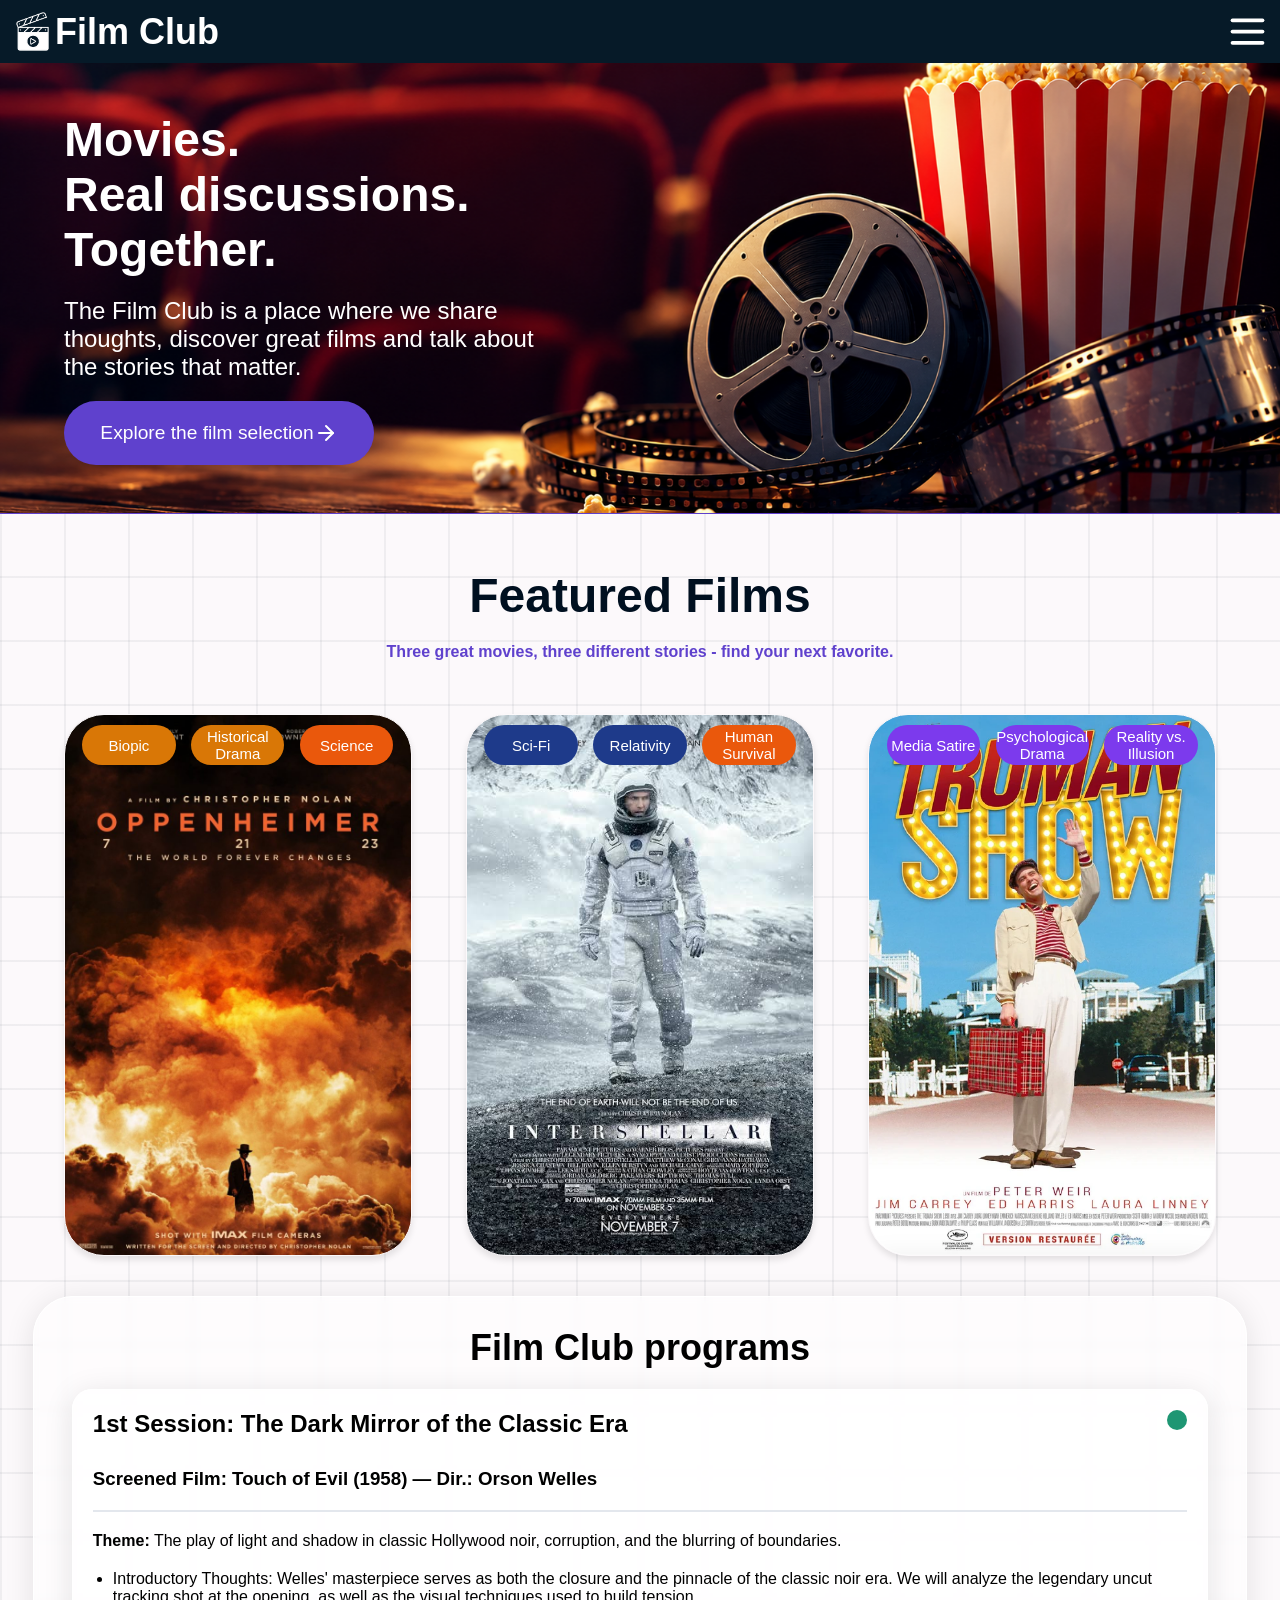
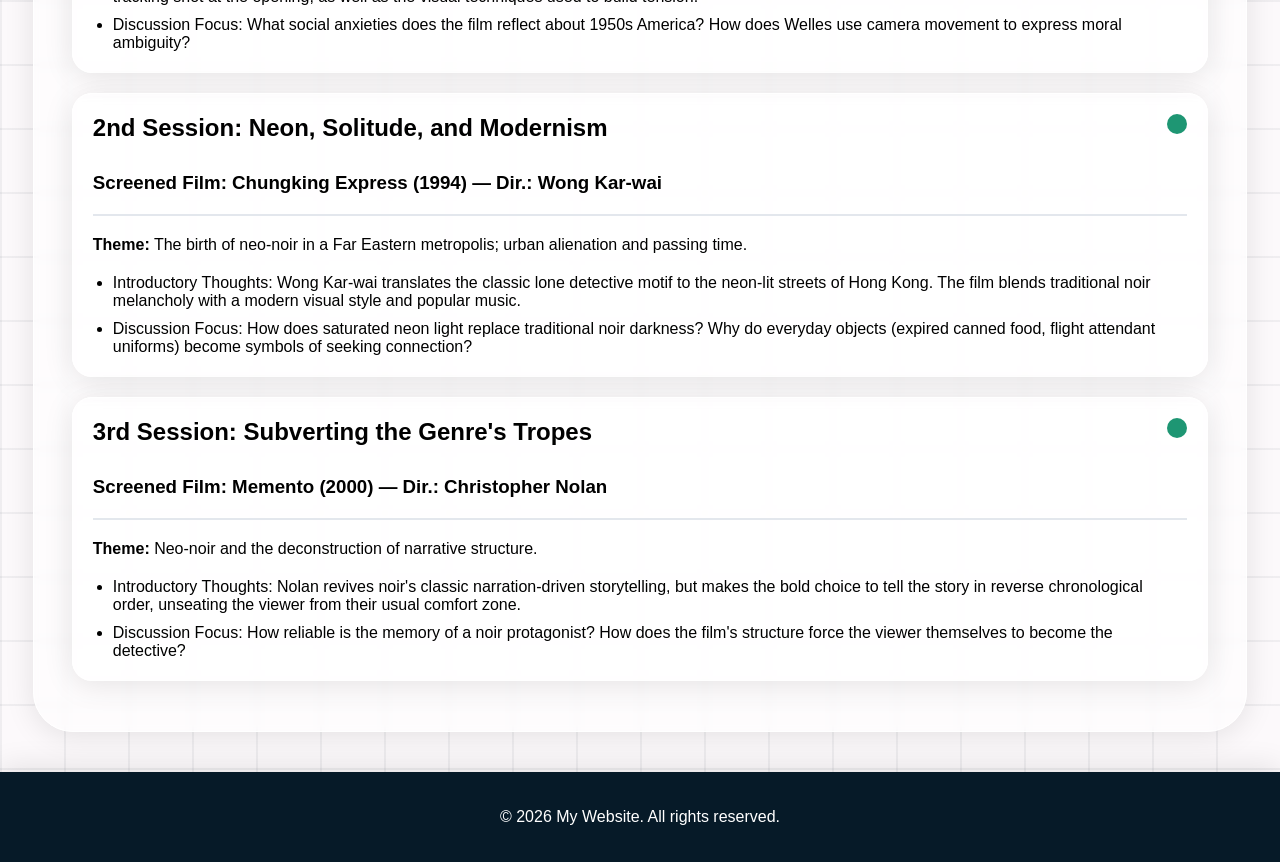
==== commit 7fbc1138: "added filmclub programs to index.html" ====
--- a/main/index.html
+++ b/main/index.html
@@ -61,7 +61,12 @@
         </div>
         <div class="cards">
             <article class="card">
-                <div>
+                <div class="tags">
+                    <span class="tag-Biopic">Biopic</span>
+                    <span class="tag-Historical-Drama">Historical Drama</span>
+                    <span class="tag-Science">Science</span>
+                </div>
+                <div class="info">
                     <h2>Oppenheimer</h2>
                     <span>(2023)</span>
                     <p>A tense and visually striking historical drama with a serious,
@@ -71,7 +76,12 @@
                 </div>
             </article>
             <article class="card">
-                <div>
+                <div class="tags">
+                    <span class="tag-Sci-Fi">Sci-Fi</span>
+                    <span class="tag-Relativity">Relativity</span>
+                    <span class="tag-Human-Survival">Human Survival</span>
+                </div>
+                <div class="info">
                     <h2>Interstellar</h2>
                     <span>(2014)</span>
                     <p>An emotional and visually spectacular sci-fi film that combines large-scale space exploration
@@ -80,7 +90,12 @@
                 </div>
             </article>
             <article class="card">
-                <div>
+                <div class="tags">
+                    <span class="tag-Media-Satire">Media Satire</span>
+                    <span class="tag-Psychological-Drama">Psychological Drama</span>
+                    <span class="tag-Reality-v-Illusion">Reality vs. Illusion</span>
+                </div>
+                <div class="info">
                     <h2>The Truman Show</h2>
                     <span>(1998)</span>
                     <p>A clever and thought-provoking film that balances comedy with darker philosophical themes. Its
@@ -90,22 +105,45 @@
             </article>
         </div>
         <section class="content-wrapper">
-            <article>
+            <h2 class="content-title">Film Club programs</h2>
+            <article class="program-card">
                 <div class="head">
-                    <h2>1. A klasszikus kor sötét tükre</h2>
+                    <h2>1st Session: The Dark Mirror of the Classic Era</h2>
                     <span></span>
                 </div>
-                <h3>Vetített film: A gonosz érintése (Touch of Evil, 1958) — r.: Orson Welles</h3>
+                <h3>Screened Film: Touch of Evil (1958) — Dir.: Orson Welles</h3>
                 <span class="divider-line"></span>
-                <p>Téma: A klasszikus hollywoodi noir fény-árnyék játéka, a korrupció és a határok elmosódása.</p>
-                <p>Welles mesterműve a klasszikus noir korszak lezárása és egyben betetőzése. Megvizsgáljuk a legendás, vágás nélküli nyitójelenetet, valamint a feszültségteremtés vizuális eszközeit.</p>
-                <p>Milyen társadalmi szorongásokat tükröz a film a 1950-es évek Amerikájáról? Hogyan használja Welles a kamera mozgását a morális bizonytalanság kifejezésére?</p>
+                <p class="theme"><b>Theme:</b> The play of light and shadow in classic Hollywood noir, corruption, and the blurring of boundaries.</p>
+                <ul>
+                    <li><p>Introductory Thoughts: Welles' masterpiece serves as both the closure and the pinnacle of the classic noir era. We will analyze the legendary uncut tracking shot at the opening, as well as the visual techniques used to build tension.</p></li>
+                    <li><p>Discussion Focus: What social anxieties does the film reflect about 1950s America? How does Welles use camera movement to express moral ambiguity?</p></li>
+                </ul>
             </article>
-            <article>
-
+            <article class="program-card">
+                <div class="head">
+                    <h2>2nd Session: Neon, Solitude, and Modernism</h2>
+                    <span></span>
+                </div>
+                <h3>Screened Film: Chungking Express (1994) — Dir.: Wong Kar-wai</h3>
+                <span class="divider-line"></span>
+                <p class="theme"><b>Theme:</b> The birth of neo-noir in a Far Eastern metropolis; urban alienation and passing time.</p>
+                <ul>
+                    <li><p>Introductory Thoughts: Wong Kar-wai translates the classic lone detective motif to the neon-lit streets of Hong Kong. The film blends traditional noir melancholy with a modern visual style and popular music.</p></li>
+                    <li><p>Discussion Focus: How does saturated neon light replace traditional noir darkness? Why do everyday objects (expired canned food, flight attendant uniforms) become symbols of seeking connection?</p></li>
+                </ul>
             </article>
-            <article>
-
+            <article class="program-card">
+                <div class="head">
+                    <h2>3rd Session: Subverting the Genre's Tropes</h2>
+                    <span></span>
+                </div>
+                <h3>Screened Film: Memento (2000) — Dir.: Christopher Nolan</h3>
+                <span class="divider-line"></span>
+                <p class="theme"><b>Theme:</b> Neo-noir and the deconstruction of narrative structure.</p>
+                <ul>
+                    <li><p>Introductory Thoughts: Nolan revives noir's classic narration-driven storytelling, but makes the bold choice to tell the story in reverse chronological order, unseating the viewer from their usual comfort zone.</p></li>
+                    <li><p>Discussion Focus: How reliable is the memory of a noir protagonist? How does the film's structure force the viewer themselves to become the detective?</p></li>
+                </ul>
             </article>
         </section>
     </main>
--- a/main/style.css
+++ b/main/style.css
@@ -455,7 +455,43 @@
     border: 1px solid var(--off-white);
 }
 
-.card div {
+.card .tags {
+    width: 90%;
+    height: 40px;
+    display: flex;
+    align-items: center;
+    justify-content: space-between;
+    flex-direction: row;
+    margin-top: 10px;
+}
+
+.tags span {
+    width: 30%;
+    height: 100%;
+    font-size: 15px;
+    border-radius: 20px;
+    display: flex;
+    align-items: center;
+    justify-content: center;
+}
+
+.tag-Biopic, .tag-Historical-Drama {
+    background-color: #D97706;
+}
+
+.tag-Science, .tag-Human-Survival {
+    background-color: #EA580C;
+}
+
+.tag-Sci-Fi, .tag-Relativity {
+    background-color: #1E3A8A;
+}
+
+.tag-Media-Satire, .tag-Psychological-Drama, .tag-Reality-v-Illusion {
+    background-color: #7C3AED;
+}
+
+.card .info {
     background-color: var(--white);
     margin-top: auto;
     height: 45%;
@@ -468,23 +504,23 @@
     box-shadow: 0 4px 30px var(--shadow);
 }
 
-.card:hover div {
+.card:hover .info {
     transform: translateY(1%);
 }
 
-.card h2 {
+.card .info h2 {
     color: var(--navy);
     font-size: 1.5em;
     margin-top: 20px;
 }
 
-.card span {
+.card .info span {
     color: var(--purple-accent);
     font-size: 0.75em;
     margin-top: 10px;
 }
 
-.card p {
+.card .info p {
     color: var(--navy-dark);
     font-size: 0.9em;
     padding: 20px;
@@ -515,8 +551,6 @@
     width: 90%;
     height: auto;
     border: 1px solid var(--white);
-    border-collapse: collapse;
-    overflow: hidden;
     backdrop-filter: blur(5px);
     background: var(--glass-bg);
     box-shadow: 0 4px 30px var(--shadow);
@@ -525,17 +559,24 @@
     padding: 30px;
 }
 
-.content-wrapper:hover {
+.content-wrapper article:hover {
     transform: translateY(-10px);
     box-shadow: 0px 8px 12px var(--shadow);
 }
 
+.content-wrapper h2 {
+    margin-bottom: 20px;
+    font-size: 24px;
+}
+
+.content-wrapper .content-title {
+    font-size: 36px;
+}
+
 .content-wrapper article {
-    width: 96%;
+    width: 95%;
     padding: 20px;
-    border: 1px solid var(--glass-bg);
-    border-collapse: collapse;
-    overflow: hidden;
+    border: 1px solid var(--white);
     backdrop-filter: blur(5px);
     background: var(--glass-bg);
     box-shadow: 0 4px 30px var(--shadow);
@@ -545,13 +586,22 @@
     align-items: flex-start;
     justify-content: center;
     flex-direction: column;
+    transition: all 0.3s ease-in-out;
+    margin-left: 2.5%;
+    margin-right: 2.5%;
+    opacity: 0;
+}
+
+.content-wrapper .is-visible {
+    opacity: 1;
 }
 
 .content-wrapper .head {
     display: flex;
     align-items: center;
     justify-content: flex-start;
-    margin-bottom: 10px
+    margin-bottom: 10px;
+    width: 100%;
 }
 
 .content-wrapper .head span {
@@ -559,6 +609,7 @@
     background-color: var(--green);
     border-radius: 50%;
     margin-left: auto;
+    margin-bottom: auto;
 }
 
 .content-wrapper .divider-line {
@@ -567,6 +618,18 @@
     background-color: var(--light-gray);
     margin-top: 20px;
     margin-bottom: 20px;
+}
+
+.content-wrapper .theme {
+    margin-bottom: 20px;
+}
+
+.content-wrapper ul {
+    margin-left: 20px;
+}
+
+.content-wrapper ul li:nth-child(1) {
+    margin-bottom: 10px;
 }
 
 footer {
@@ -589,7 +652,7 @@
         height: 50vh;
     }
 
-    .card div {
+    .card .info {
         height: 60%;
         transform: translateY(1%);
     }
@@ -664,6 +727,22 @@
     .title-wrapper p {
         width: 90%;
     }
+
+    .content-wrapper {
+        border-radius: 0;
+        width: 100%;
+        border-left: none;
+        border-right: none;
+        padding: 0;
+    }
+
+    .content-wrapper article {
+        width: 85%;
+    }
+
+    .content-title {
+        margin-top: 25px;
+    }
 }
 
 @media (max-width: 400px) {
